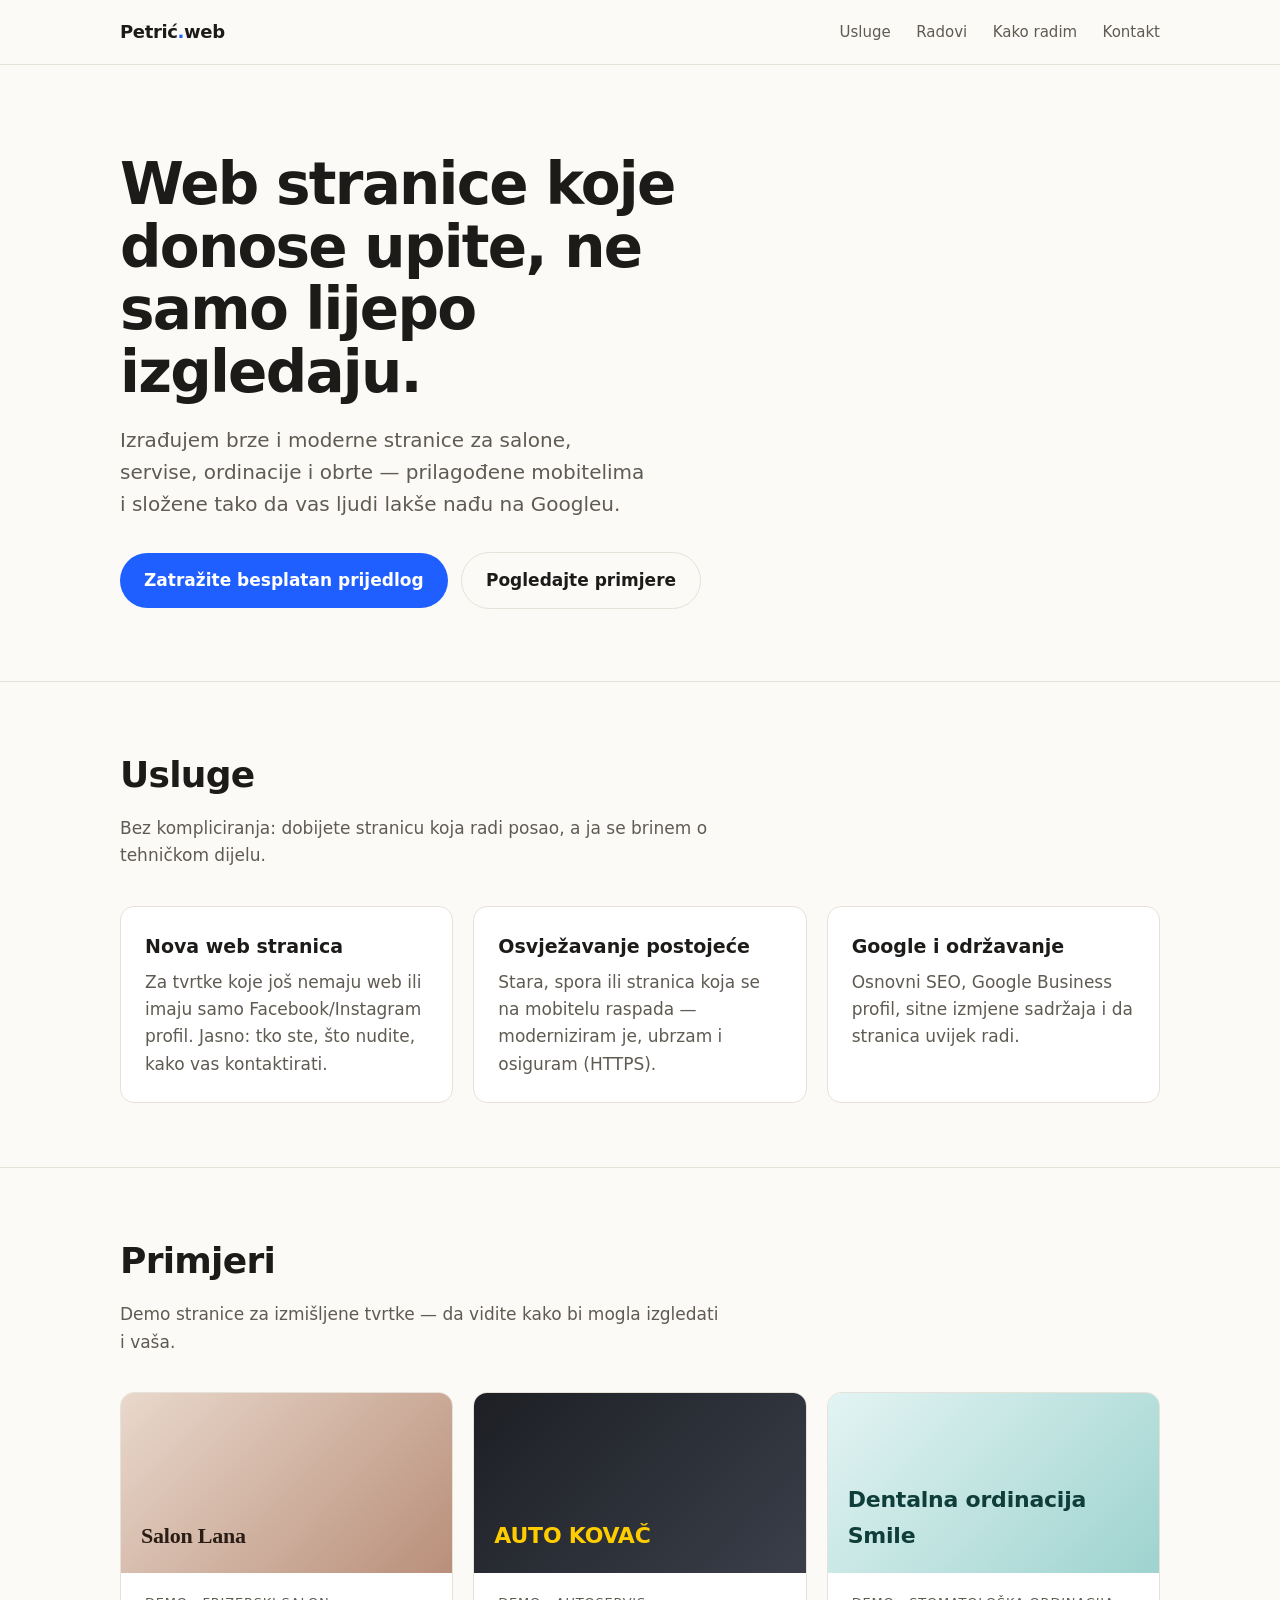
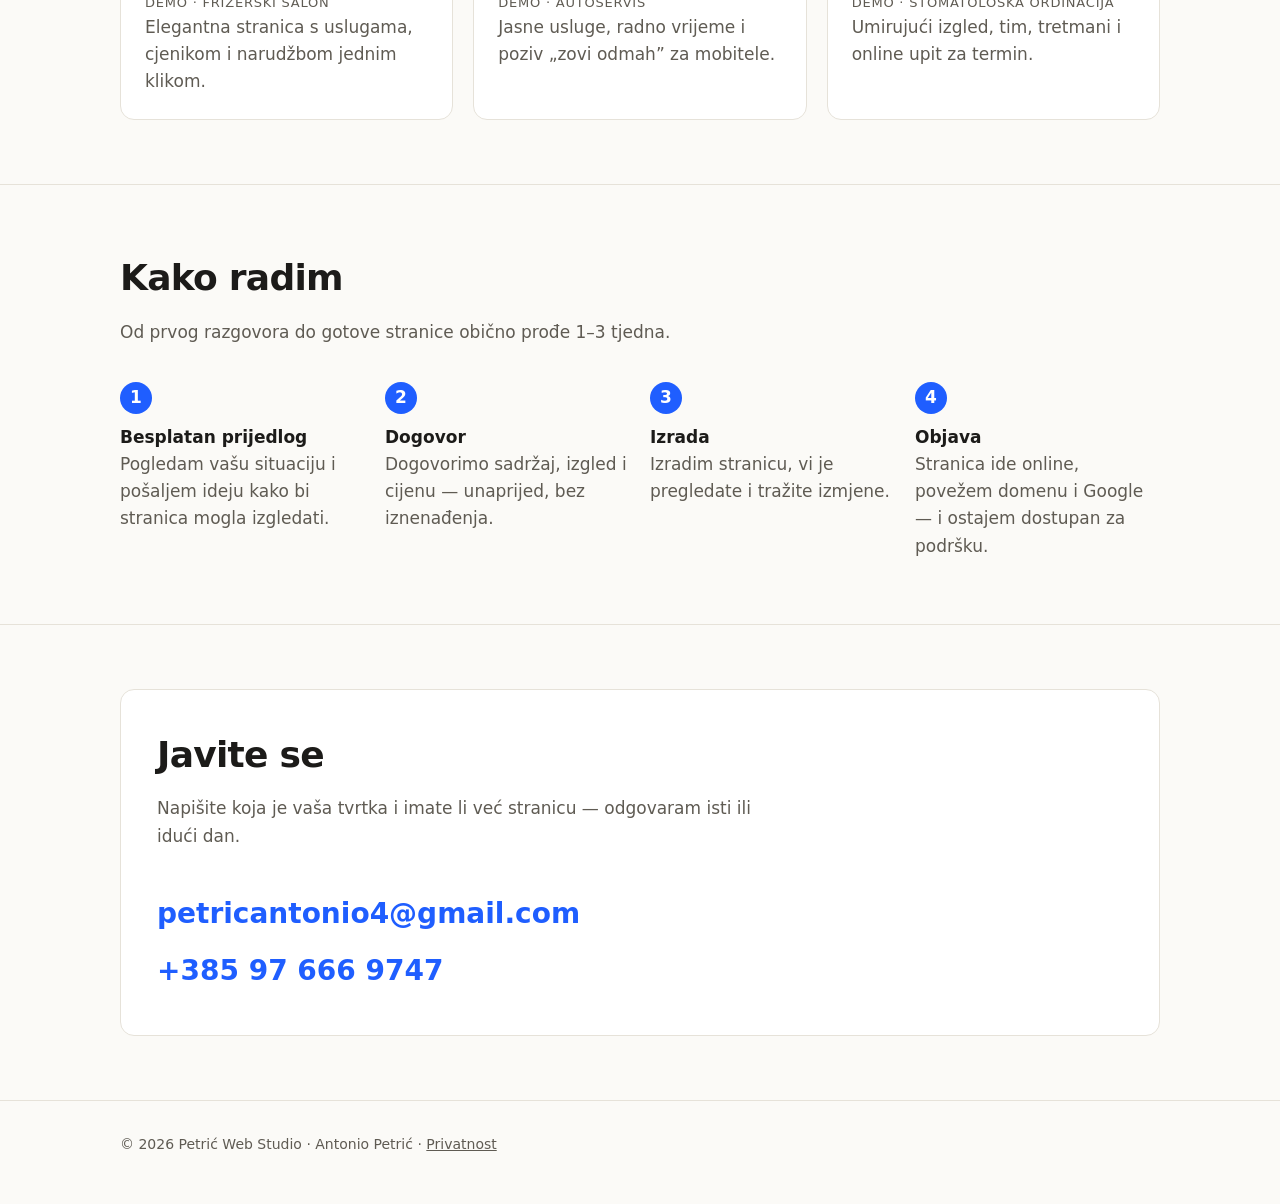
==== index.html @ 0f71488a "Publish Petrić Web Studio site Co-Authored-By: Claude Opus 5.5 <noreply@anthropic.com> Claude-Sessio" ====
<!doctype html>
<html lang="hr">
<head>
<meta charset="utf-8">
<meta name="viewport" content="width=device-width, initial-scale=1">
<title>Petrić Web Studio — izrada web stranica za male tvrtke</title>
<meta name="description" content="Brze, moderne web stranice prilagođene mobitelima za salone, servise, ordinacije i obrte. Besplatan prijedlog bez obveze.">
<link rel="stylesheet" href="style.css">
</head>
<body>
<header class="top">
  <div class="wrap">
    <a class="logo" href="./">Petrić<span>.</span>web</a>
    <nav>
      <a href="#usluge">Usluge</a>
      <a href="#radovi">Radovi</a>
      <a href="#kako">Kako radim</a>
      <a class="cta-link" href="#kontakt">Kontakt</a>
    </nav>
  </div>
</header>

<main>
  <div class="hero wrap">
    <h1>Web stranice koje donose upite, ne samo lijepo izgledaju.</h1>
    <p>Izrađujem brze i moderne stranice za salone, servise, ordinacije i obrte — prilagođene mobitelima i složene tako da vas ljudi lakše nađu na Googleu.</p>
    <a class="btn" href="#kontakt">Zatražite besplatan prijedlog</a>
    <a class="btn ghost" href="#radovi">Pogledajte primjere</a>
  </div>

  <section id="usluge">
    <div class="wrap">
      <h2>Usluge</h2>
      <p class="lead">Bez kompliciranja: dobijete stranicu koja radi posao, a ja se brinem o tehničkom dijelu.</p>
      <div class="grid">
        <div class="card"><h3>Nova web stranica</h3><p>Za tvrtke koje još nemaju web ili imaju samo Facebook/Instagram profil. Jasno: tko ste, što nudite, kako vas kontaktirati.</p></div>
        <div class="card"><h3>Osvježavanje postojeće</h3><p>Stara, spora ili stranica koja se na mobitelu raspada — moderniziram je, ubrzam i osiguram (HTTPS).</p></div>
        <div class="card"><h3>Google i održavanje</h3><p>Osnovni SEO, Google Business profil, sitne izmjene sadržaja i da stranica uvijek radi.</p></div>
      </div>
    </div>
  </section>

  <section id="radovi">
    <div class="wrap">
      <h2>Primjeri</h2>
      <p class="lead">Demo stranice za izmišljene tvrtke — da vidite kako bi mogla izgledati i vaša.</p>
      <div class="grid">
        <a class="card work" href="demo/frizer/">
          <div class="thumb t-frizer">Salon Lana</div>
          <div class="body"><div class="tag">Demo · frizerski salon</div><p>Elegantna stranica s uslugama, cjenikom i narudžbom jednim klikom.</p></div>
        </a>
        <a class="card work" href="demo/autoservis/">
          <div class="thumb t-auto">Auto Kovač</div>
          <div class="body"><div class="tag">Demo · autoservis</div><p>Jasne usluge, radno vrijeme i poziv „zovi odmah” za mobitele.</p></div>
        </a>
        <a class="card work" href="demo/stomatolog/">
          <div class="thumb t-stom">Dentalna ordinacija Smile</div>
          <div class="body"><div class="tag">Demo · stomatološka ordinacija</div><p>Umirujući izgled, tim, tretmani i online upit za termin.</p></div>
        </a>
      </div>
    </div>
  </section>

  <section id="kako">
    <div class="wrap">
      <h2>Kako radim</h2>
      <p class="lead">Od prvog razgovora do gotove stranice obično prođe 1–3 tjedna.</p>
      <ol class="steps">
        <li><strong>Besplatan prijedlog</strong><span>Pogledam vašu situaciju i pošaljem ideju kako bi stranica mogla izgledati.</span></li>
        <li><strong>Dogovor</strong><span>Dogovorimo sadržaj, izgled i cijenu — unaprijed, bez iznenađenja.</span></li>
        <li><strong>Izrada</strong><span>Izradim stranicu, vi je pregledate i tražite izmjene.</span></li>
        <li><strong>Objava</strong><span>Stranica ide online, povežem domenu i Google — i ostajem dostupan za podršku.</span></li>
      </ol>
    </div>
  </section>

  <section id="kontakt">
    <div class="wrap">
      <div class="contact">
        <h2>Javite se</h2>
        <p class="lead">Napišite koja je vaša tvrtka i imate li već stranicu — odgovaram isti ili idući dan.</p>
        <a class="big" href="mailto:petricantonio4@gmail.com">petricantonio4@gmail.com</a><br>
        <a class="big" href="tel:+385976669747">+385 97 666 9747</a>
      </div>
    </div>
  </section>
</main>

<footer>
  <div class="wrap">© 2026 Petrić Web Studio · Antonio Petrić · <a href="privatnost.html">Privatnost</a></div>
</footer>
</body>
</html>
---- style.css ----
:root {
  --bg: #fbfaf7;
  --surface: #ffffff;
  --text: #1c1b19;
  --muted: #5f5b53;
  --line: #e6e2d9;
  --accent: #1f5eff;
  --accent-ink: #ffffff;
  --radius: 14px;
  --max: 1080px;
}
@media (prefers-color-scheme: dark) {
  :root {
    --bg: #121211;
    --surface: #1b1b19;
    --text: #f1efe9;
    --muted: #a9a499;
    --line: #2e2d29;
    --accent: #6f9bff;
    --accent-ink: #0c0c0b;
  }
}
* { box-sizing: border-box; }
html { scroll-behavior: smooth; }
body {
  margin: 0;
  background: var(--bg);
  color: var(--text);
  font: 17px/1.6 "Inter", system-ui, -apple-system, "Segoe UI", sans-serif;
  -webkit-font-smoothing: antialiased;
}
a { color: var(--accent); }
.wrap { max-width: var(--max); margin: 0 auto; padding: 0 20px; }

header.top { border-bottom: 1px solid var(--line); background: var(--bg); position: sticky; top: 0; z-index: 10; }
header.top .wrap { display: flex; align-items: center; justify-content: space-between; height: 64px; }
.logo { font-weight: 700; letter-spacing: -0.02em; color: var(--text); text-decoration: none; font-size: 18px; }
.logo span { color: var(--accent); }
nav a { color: var(--muted); text-decoration: none; margin-left: 20px; font-size: 15px; }
nav a:hover { color: var(--text); }
@media (max-width: 640px) { nav a:not(.cta-link) { display: none; } }

.hero { padding-top: 88px; padding-bottom: 72px; }
.hero h1 { font-size: clamp(34px, 6vw, 58px); line-height: 1.08; letter-spacing: -0.03em; margin: 0 0 20px; max-width: 16ch; }
.hero p { font-size: 20px; color: var(--muted); max-width: 42ch; margin: 0 0 32px; }
.btn {
  display: inline-block; background: var(--accent); color: var(--accent-ink);
  padding: 14px 24px; border-radius: 999px; text-decoration: none; font-weight: 600;
}
.btn.ghost { background: transparent; color: var(--text); border: 1px solid var(--line); margin-left: 8px; }
@media (max-width: 480px) { .btn.ghost { margin: 12px 0 0; } }

section { padding: 64px 0; border-top: 1px solid var(--line); }
section h2 { font-size: clamp(26px, 4vw, 36px); letter-spacing: -0.02em; margin: 0 0 12px; }
section .lead { color: var(--muted); max-width: 56ch; margin: 0 0 36px; }

.grid { display: grid; gap: 20px; grid-template-columns: repeat(auto-fit, minmax(260px, 1fr)); }
.card { background: var(--surface); border: 1px solid var(--line); border-radius: var(--radius); padding: 24px; }
.card h3 { margin: 0 0 8px; font-size: 19px; }
.card p { margin: 0; color: var(--muted); }

.work { display: block; text-decoration: none; color: inherit; overflow: hidden; padding: 0; }
.work .thumb { height: 180px; display: flex; align-items: flex-end; padding: 20px; font-weight: 700; font-size: 22px; letter-spacing: -0.01em; }
.work .body { padding: 20px 24px 24px; }
.work .tag { font-size: 13px; color: var(--muted); text-transform: uppercase; letter-spacing: 0.06em; }
.work:hover { border-color: var(--accent); }
.t-frizer { background: linear-gradient(135deg, #e9d8cc, #b98f7a); color: #2b1d16; font-family: Georgia, serif; }
.t-auto { background: linear-gradient(135deg, #1d1f24, #3a3f4a); color: #ffcc00; text-transform: uppercase; }
.t-stom { background: linear-gradient(135deg, #e3f4f3, #9ed3cf); color: #0f3d3a; }

ol.steps { list-style: none; padding: 0; margin: 0; counter-reset: s; display: grid; gap: 20px; grid-template-columns: repeat(auto-fit, minmax(220px, 1fr)); }
ol.steps li { counter-increment: s; }
ol.steps li::before { content: counter(s); display: inline-grid; place-items: center; width: 32px; height: 32px; border-radius: 50%; background: var(--accent); color: var(--accent-ink); font-weight: 700; margin-bottom: 10px; }
ol.steps strong { display: block; }
ol.steps span { color: var(--muted); }

.contact { background: var(--surface); border: 1px solid var(--line); border-radius: var(--radius); padding: clamp(22px, 5vw, 36px); }
.contact a.big { font-size: clamp(17px, 4.6vw, 28px); font-weight: 700; text-decoration: none; display: inline-block; margin: 6px 0; overflow-wrap: anywhere; }

footer { padding: 32px 0 48px; color: var(--muted); font-size: 14px; border-top: 1px solid var(--line); }
footer a { color: var(--muted); }

.prose { max-width: 720px; padding: 56px 20px 80px; margin: 0 auto; }
.prose h1 { letter-spacing: -0.02em; }
.prose h2 { font-size: 21px; margin-top: 36px; }
.prose p, .prose li { color: var(--text); }
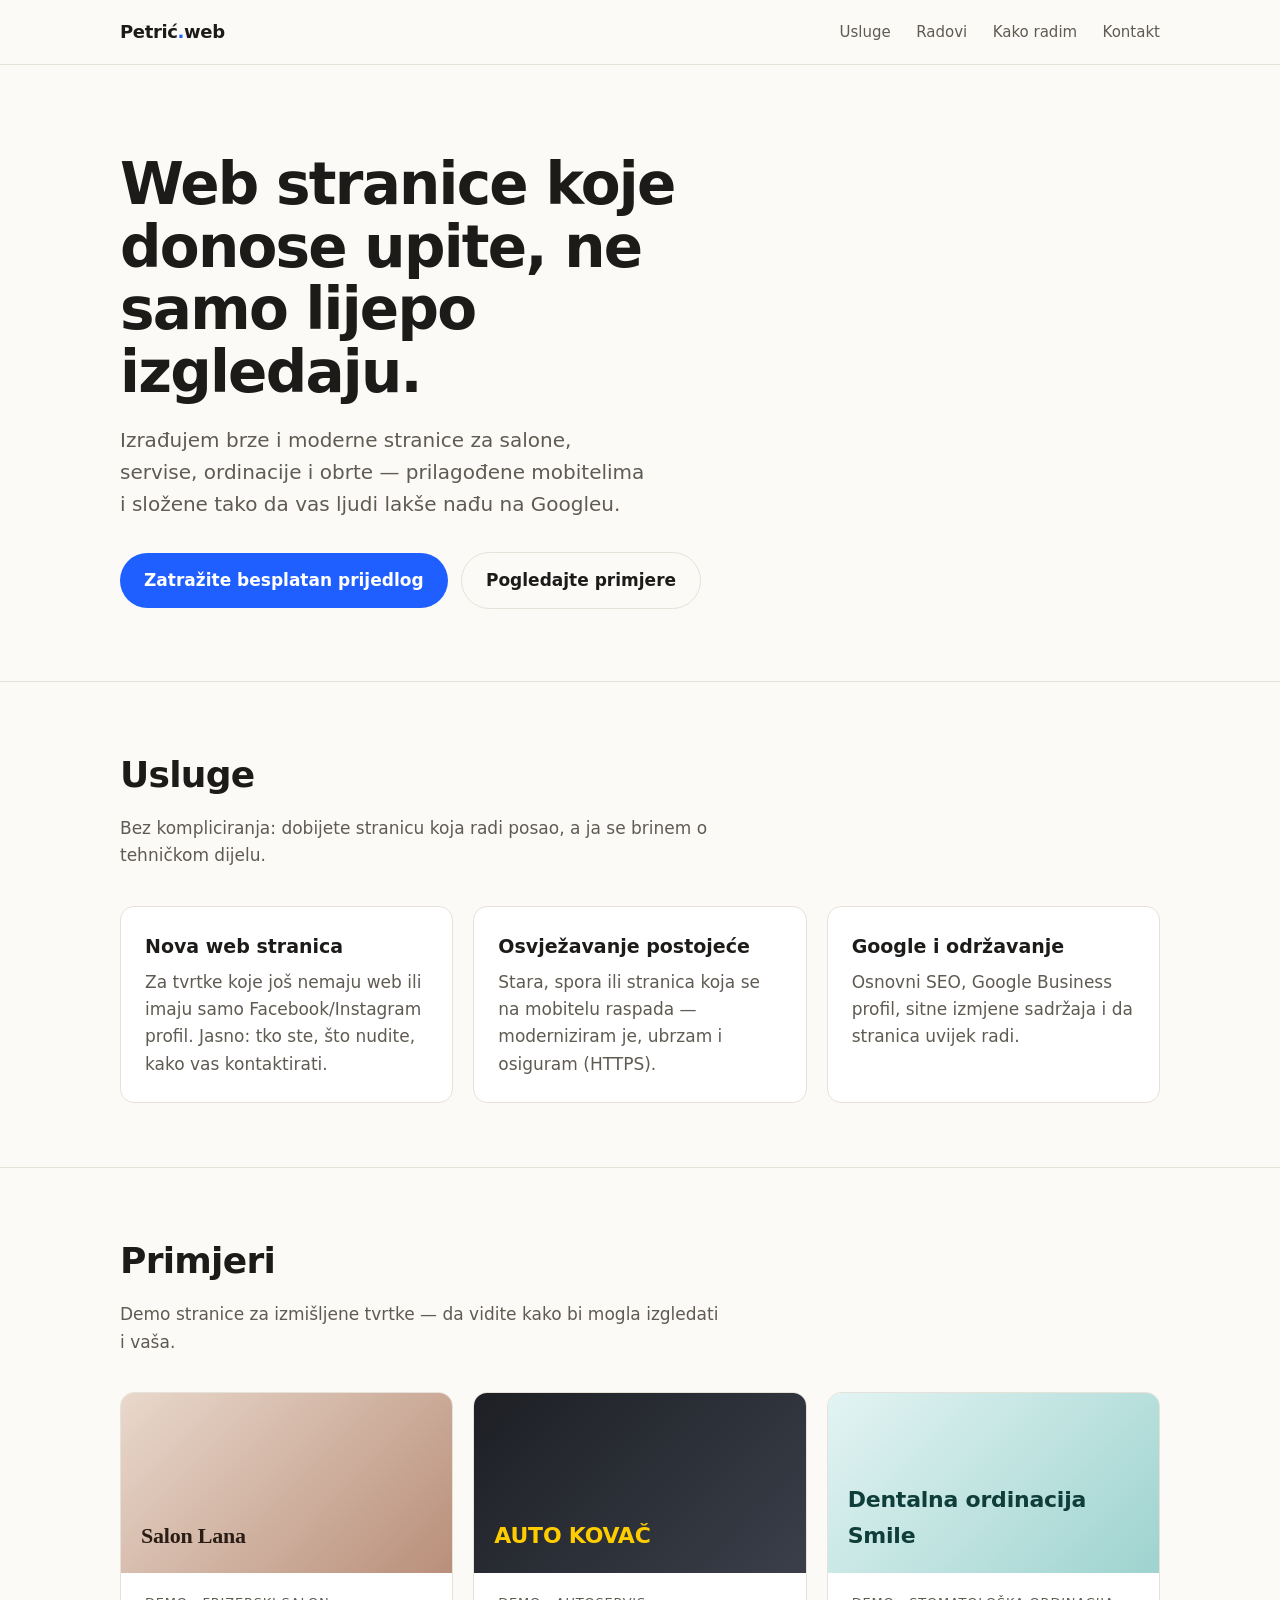
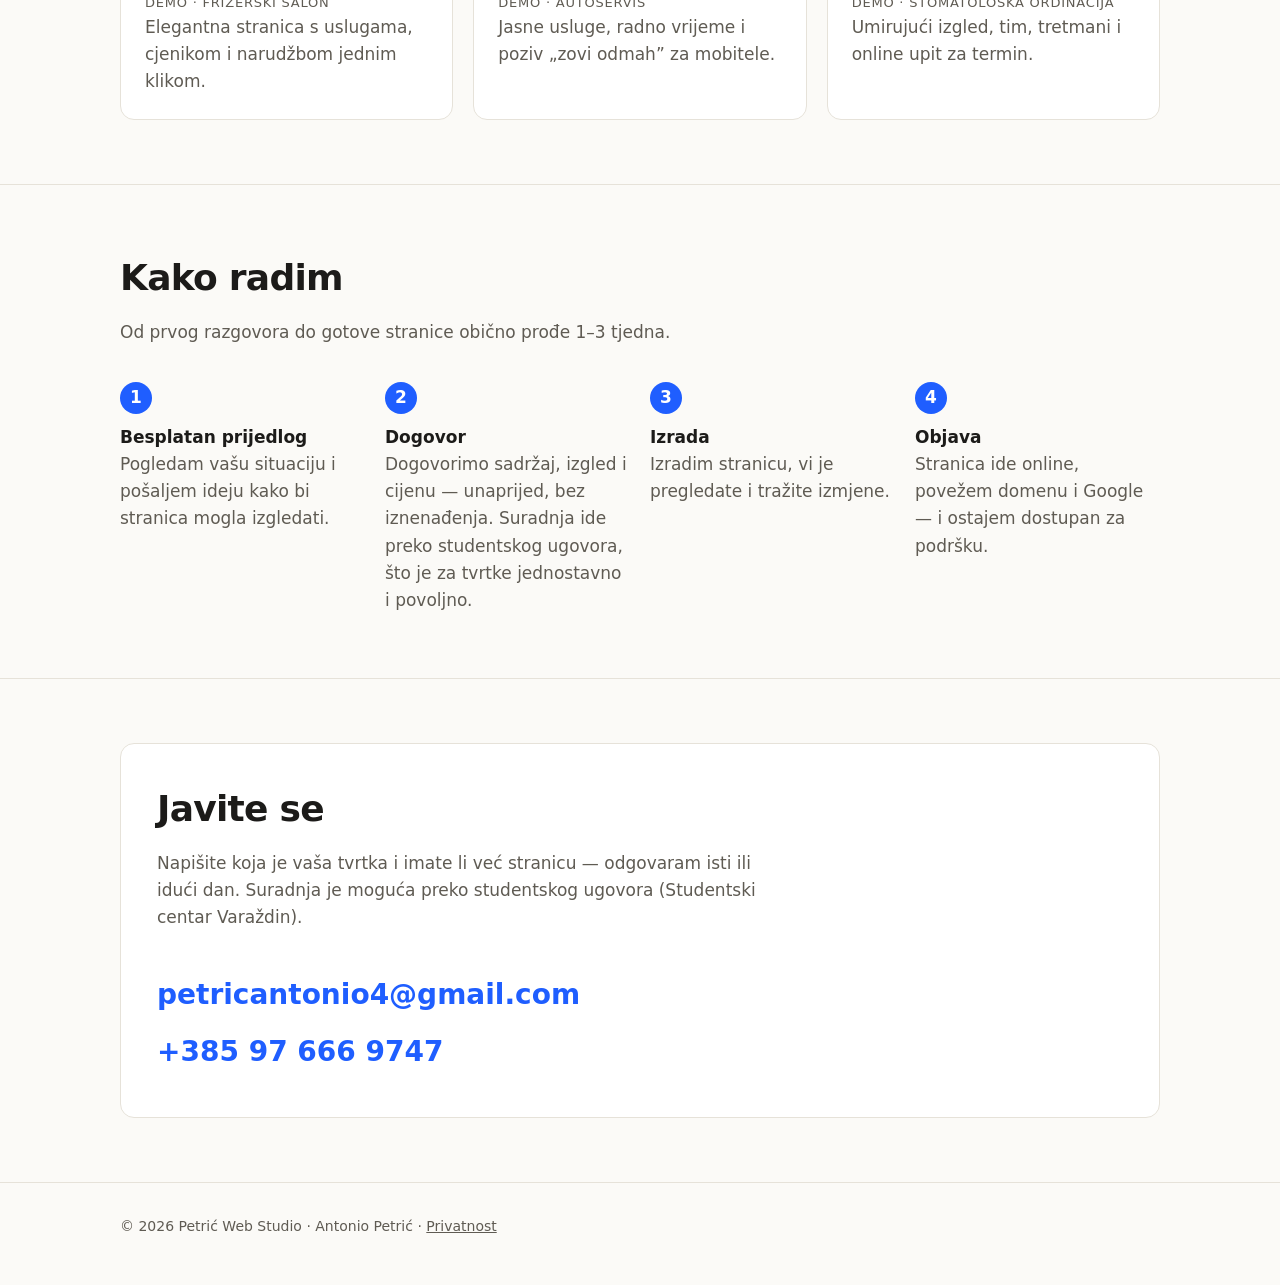
==== commit 4f595a09: "Mention student contract collaboration Co-Authored-By: Claude Opus 5.5 <noreply@anthropic.com> Claud" ====
--- a/index.html
+++ b/index.html
@@ -67,7 +67,7 @@
       <p class="lead">Od prvog razgovora do gotove stranice obično prođe 1–3 tjedna.</p>
       <ol class="steps">
         <li><strong>Besplatan prijedlog</strong><span>Pogledam vašu situaciju i pošaljem ideju kako bi stranica mogla izgledati.</span></li>
-        <li><strong>Dogovor</strong><span>Dogovorimo sadržaj, izgled i cijenu — unaprijed, bez iznenađenja.</span></li>
+        <li><strong>Dogovor</strong><span>Dogovorimo sadržaj, izgled i cijenu — unaprijed, bez iznenađenja. Suradnja ide preko studentskog ugovora, što je za tvrtke jednostavno i povoljno.</span></li>
         <li><strong>Izrada</strong><span>Izradim stranicu, vi je pregledate i tražite izmjene.</span></li>
         <li><strong>Objava</strong><span>Stranica ide online, povežem domenu i Google — i ostajem dostupan za podršku.</span></li>
       </ol>
@@ -78,7 +78,7 @@
     <div class="wrap">
       <div class="contact">
         <h2>Javite se</h2>
-        <p class="lead">Napišite koja je vaša tvrtka i imate li već stranicu — odgovaram isti ili idući dan.</p>
+        <p class="lead">Napišite koja je vaša tvrtka i imate li već stranicu — odgovaram isti ili idući dan. Suradnja je moguća preko studentskog ugovora (Studentski centar Varaždin).</p>
         <a class="big" href="mailto:petricantonio4@gmail.com">petricantonio4@gmail.com</a><br>
         <a class="big" href="tel:+385976669747">+385 97 666 9747</a>
       </div>
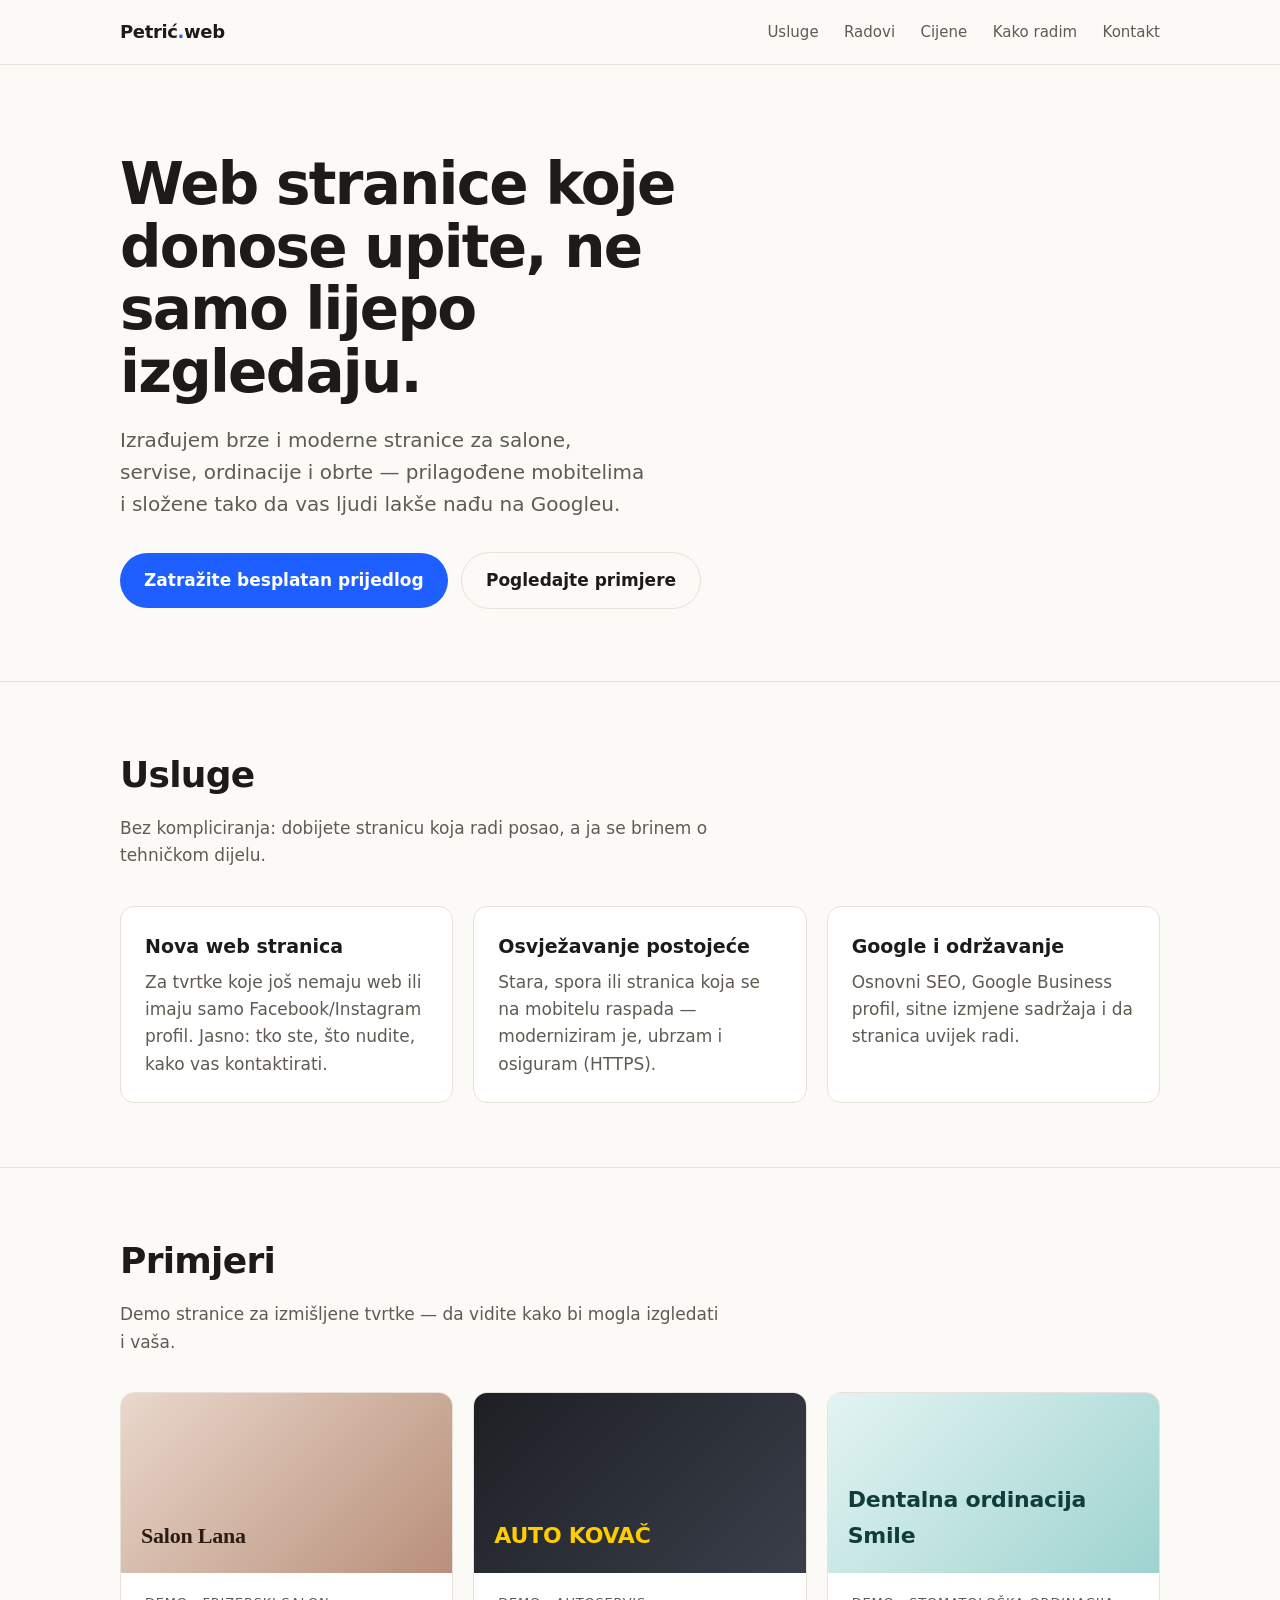
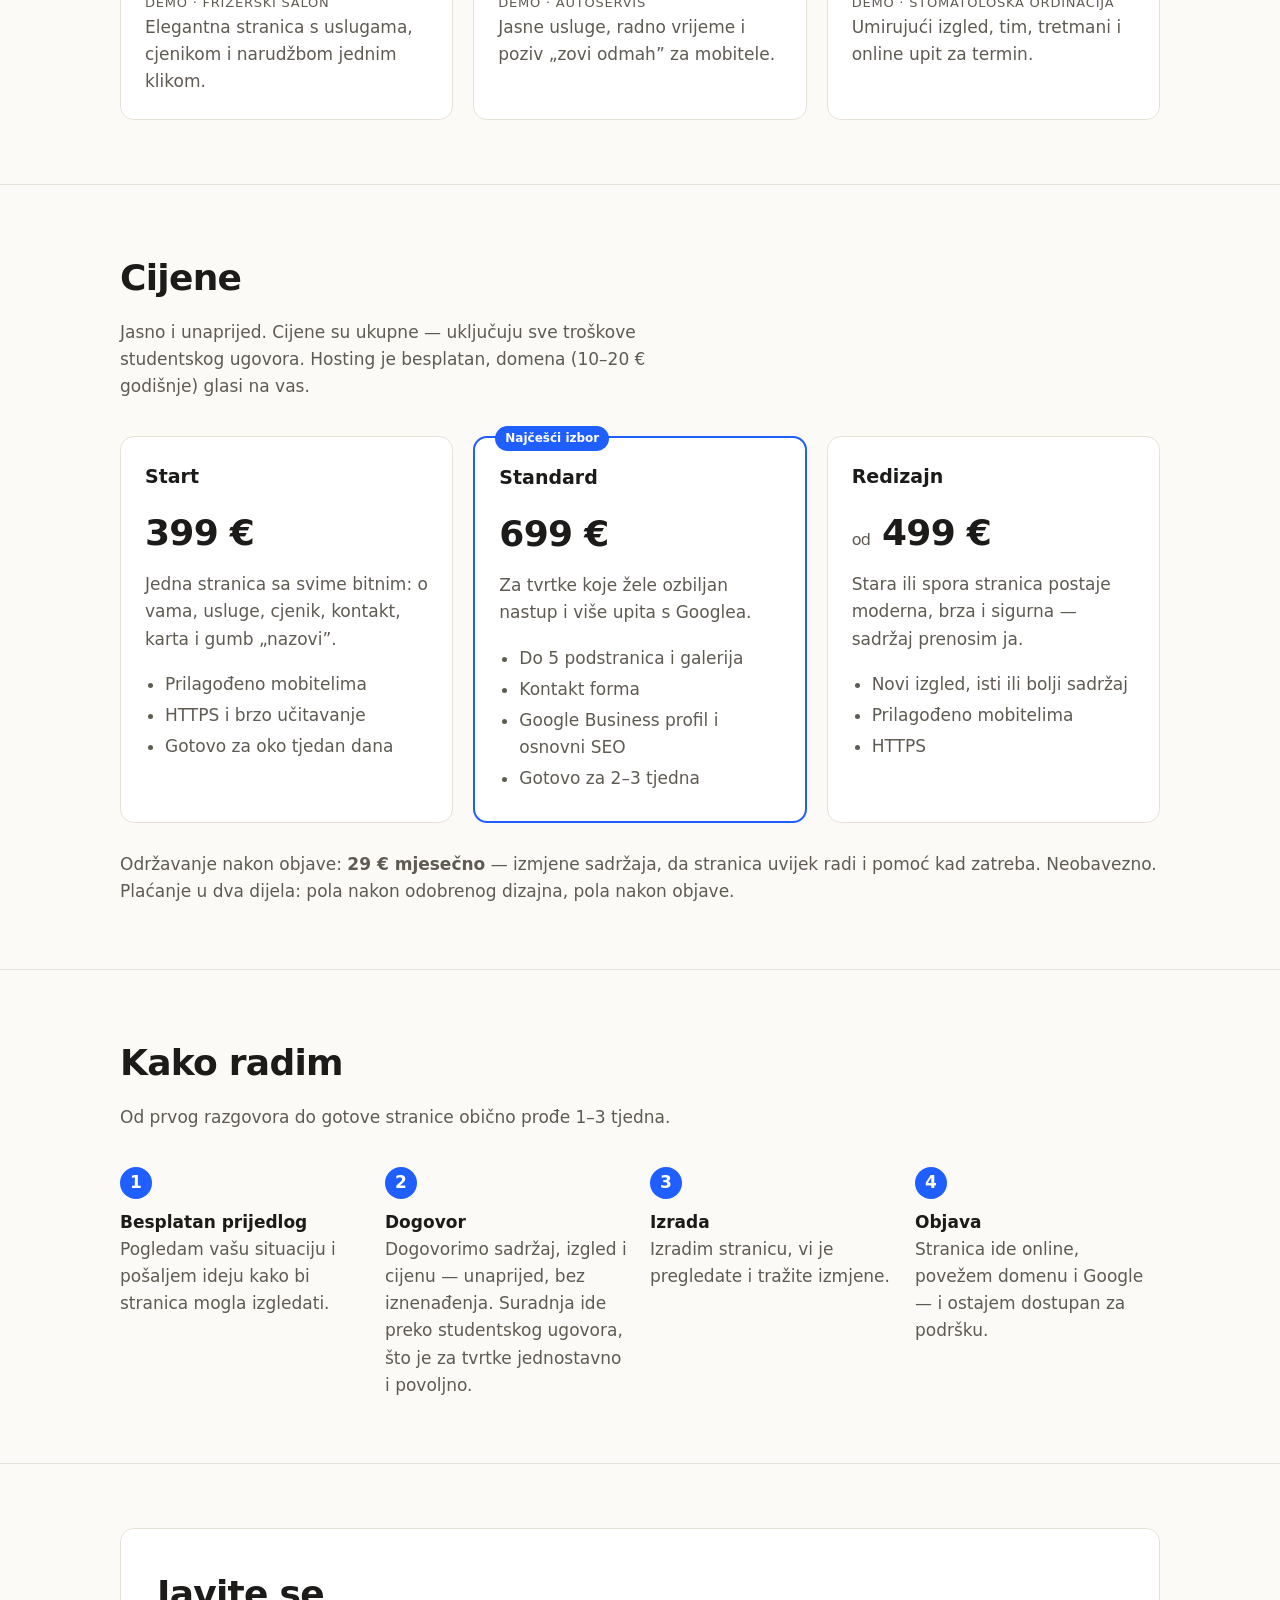
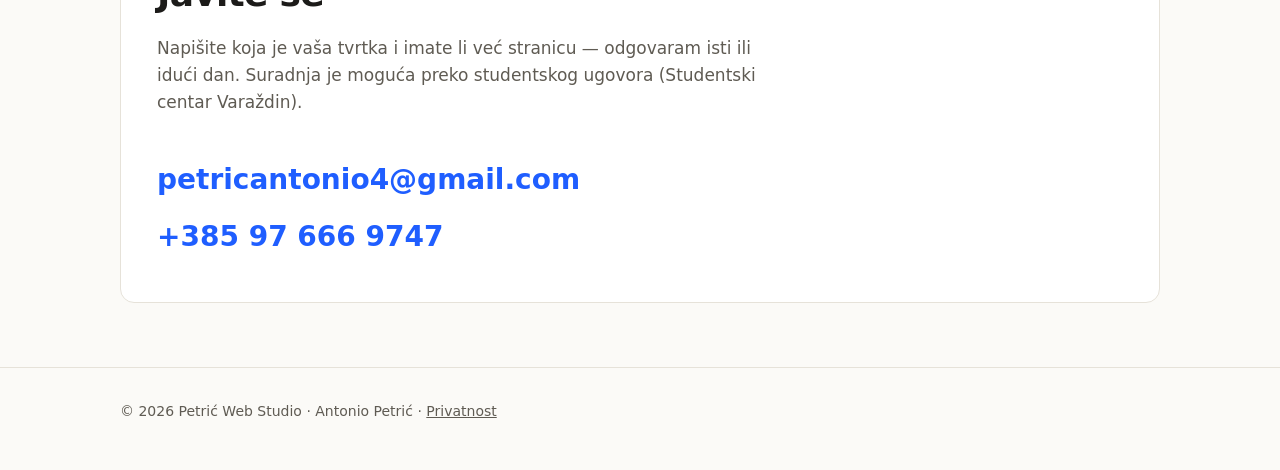
==== commit c5c5537e: "Add pricing section Co-Authored-By: Claude Opus 5.5 <noreply@anthropic.com> Claude-Session: https://" ====
--- a/index.html
+++ b/index.html
@@ -14,6 +14,7 @@
     <nav>
       <a href="#usluge">Usluge</a>
       <a href="#radovi">Radovi</a>
+      <a href="#cijene">Cijene</a>
       <a href="#kako">Kako radim</a>
       <a class="cta-link" href="#kontakt">Kontakt</a>
     </nav>
@@ -61,6 +62,36 @@
     </div>
   </section>
 
+  <section id="cijene">
+    <div class="wrap">
+      <h2>Cijene</h2>
+      <p class="lead">Jasno i unaprijed. Cijene su ukupne — uključuju sve troškove studentskog ugovora. Hosting je besplatan, domena (10–20 € godišnje) glasi na vas.</p>
+      <div class="grid">
+        <div class="card plan">
+          <h3>Start</h3>
+          <div class="amount">399 €</div>
+          <p>Jedna stranica sa svime bitnim: o vama, usluge, cjenik, kontakt, karta i gumb „nazovi”.</p>
+          <ul><li>Prilagođeno mobitelima</li><li>HTTPS i brzo učitavanje</li><li>Gotovo za oko tjedan dana</li></ul>
+        </div>
+        <div class="card plan featured">
+          <div class="badge">Najčešći izbor</div>
+          <h3>Standard</h3>
+          <div class="amount">699 €</div>
+          <p>Za tvrtke koje žele ozbiljan nastup i više upita s Googlea.</p>
+          <ul><li>Do 5 podstranica i galerija</li><li>Kontakt forma</li><li>Google Business profil i osnovni SEO</li><li>Gotovo za 2–3 tjedna</li></ul>
+        </div>
+        <div class="card plan">
+          <h3>Redizajn</h3>
+          <div class="amount"><small>od</small> 499 €</div>
+          <p>Stara ili spora stranica postaje moderna, brza i sigurna — sadržaj prenosim ja.</p>
+          <ul><li>Novi izgled, isti ili bolji sadržaj</li><li>Prilagođeno mobitelima</li><li>HTTPS</li></ul>
+        </div>
+      </div>
+      <p class="note">Održavanje nakon objave: <strong>29 € mjesečno</strong> — izmjene sadržaja, da stranica uvijek radi i pomoć kad zatreba. Neobavezno.<br>
+      Plaćanje u dva dijela: pola nakon odobrenog dizajna, pola nakon objave.</p>
+    </div>
+  </section>
+
   <section id="kako">
     <div class="wrap">
       <h2>Kako radim</h2>
--- a/style.css
+++ b/style.css
@@ -84,3 +84,12 @@
 .prose h1 { letter-spacing: -0.02em; }
 .prose h2 { font-size: 21px; margin-top: 36px; }
 .prose p, .prose li { color: var(--text); }
+
+.plan { position: relative; display: flex; flex-direction: column; }
+.plan .amount { font-size: 36px; font-weight: 800; letter-spacing: -0.02em; margin: 4px 0 10px; }
+.plan .amount small { font-size: 16px; font-weight: 500; color: var(--muted); }
+.plan ul { margin: 14px 0 0; padding-left: 20px; color: var(--muted); }
+.plan li { margin: 4px 0; }
+.plan.featured { border: 2px solid var(--accent); }
+.plan .badge { position: absolute; top: -12px; left: 20px; background: var(--accent); color: var(--accent-ink); font-size: 12px; font-weight: 700; padding: 3px 10px; border-radius: 999px; }
+.note { color: var(--muted); margin: 28px 0 0; }
